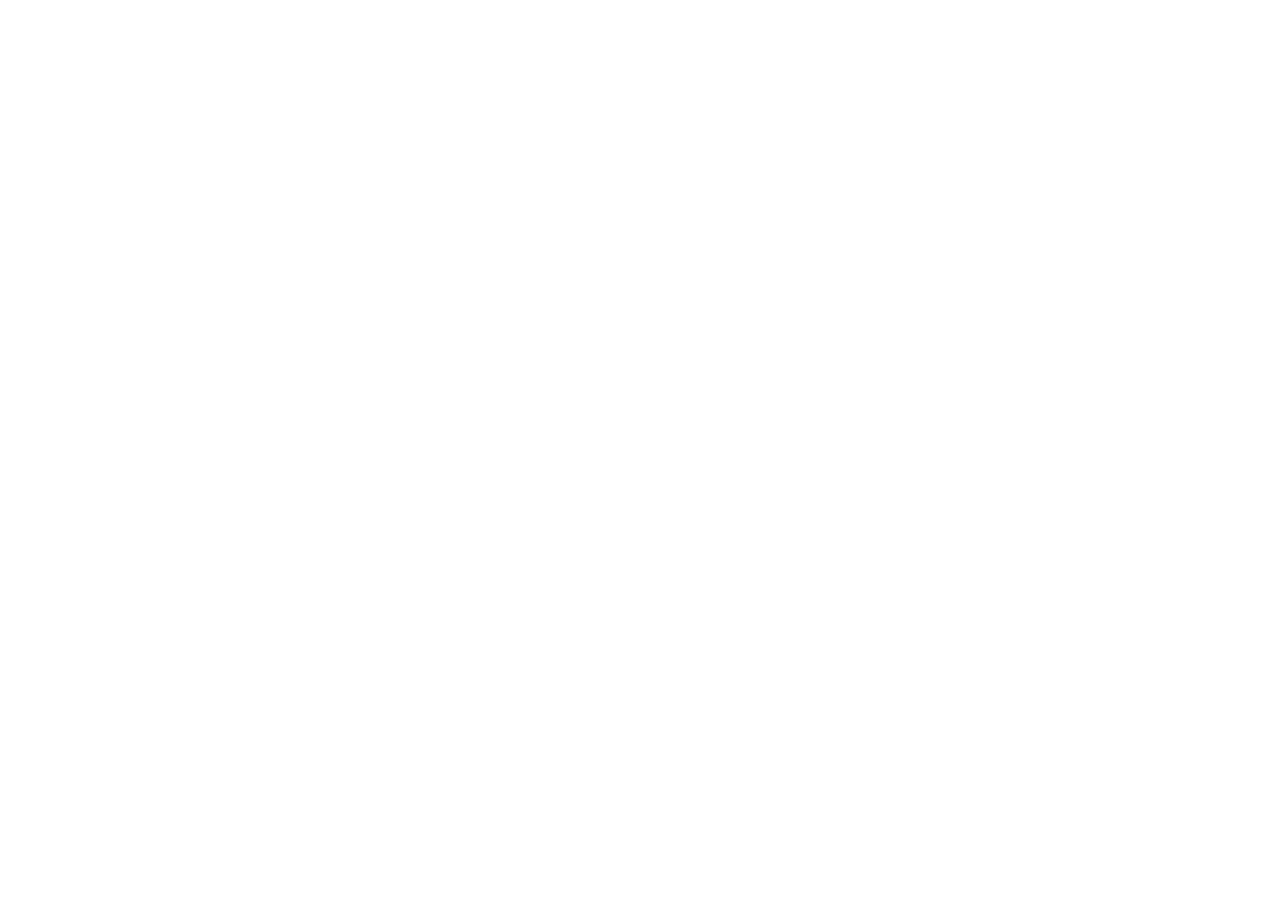
==== public/index.html @ ba713f9f "Add files via upload" ====
<!DOCTYPE html>
<html lang="en">
  <head>
    <meta charset="utf-8" />
    <link rel="icon" href="%PUBLIC_URL%/favicon.ico" />
    <meta name="viewport" content="width=device-width, initial-scale=1" />
    <meta name="theme-color" content="#000000" />
    <meta
      name="description"
      content="Web site created using create-react-app"
    />
    <link rel="apple-touch-icon" href="%PUBLIC_URL%/logo192.png" />
    <!--
      manifest.json provides metadata used when your web app is installed on a
      user's mobile device or desktop. See https://developers.google.com/web/fundamentals/web-app-manifest/
    -->
    <link rel="manifest" href="%PUBLIC_URL%/manifest.json" />
    <!--
      Notice the use of %PUBLIC_URL% in the tags above.
      It will be replaced with the URL of the `public` folder during the build.
      Only files inside the `public` folder can be referenced from the HTML.

      Unlike "/favicon.ico" or "favicon.ico", "%PUBLIC_URL%/favicon.ico" will
      work correctly both with client-side routing and a non-root public URL.
      Learn how to configure a non-root public URL by running `npm run build`.
    -->
    <title>React App</title>
  </head>
  <body>
    <noscript>You need to enable JavaScript to run this app.</noscript>
    <div id="root"></div>
    <!--
      This HTML file is a template.
      If you open it directly in the browser, you will see an empty page.

      You can add webfonts, meta tags, or analytics to this file.
      The build step will place the bundled scripts into the <body> tag.

      To begin the development, run `npm start` or `yarn start`.
      To create a production bundle, use `npm run build` or `yarn build`.
    -->
  </body>
</html>
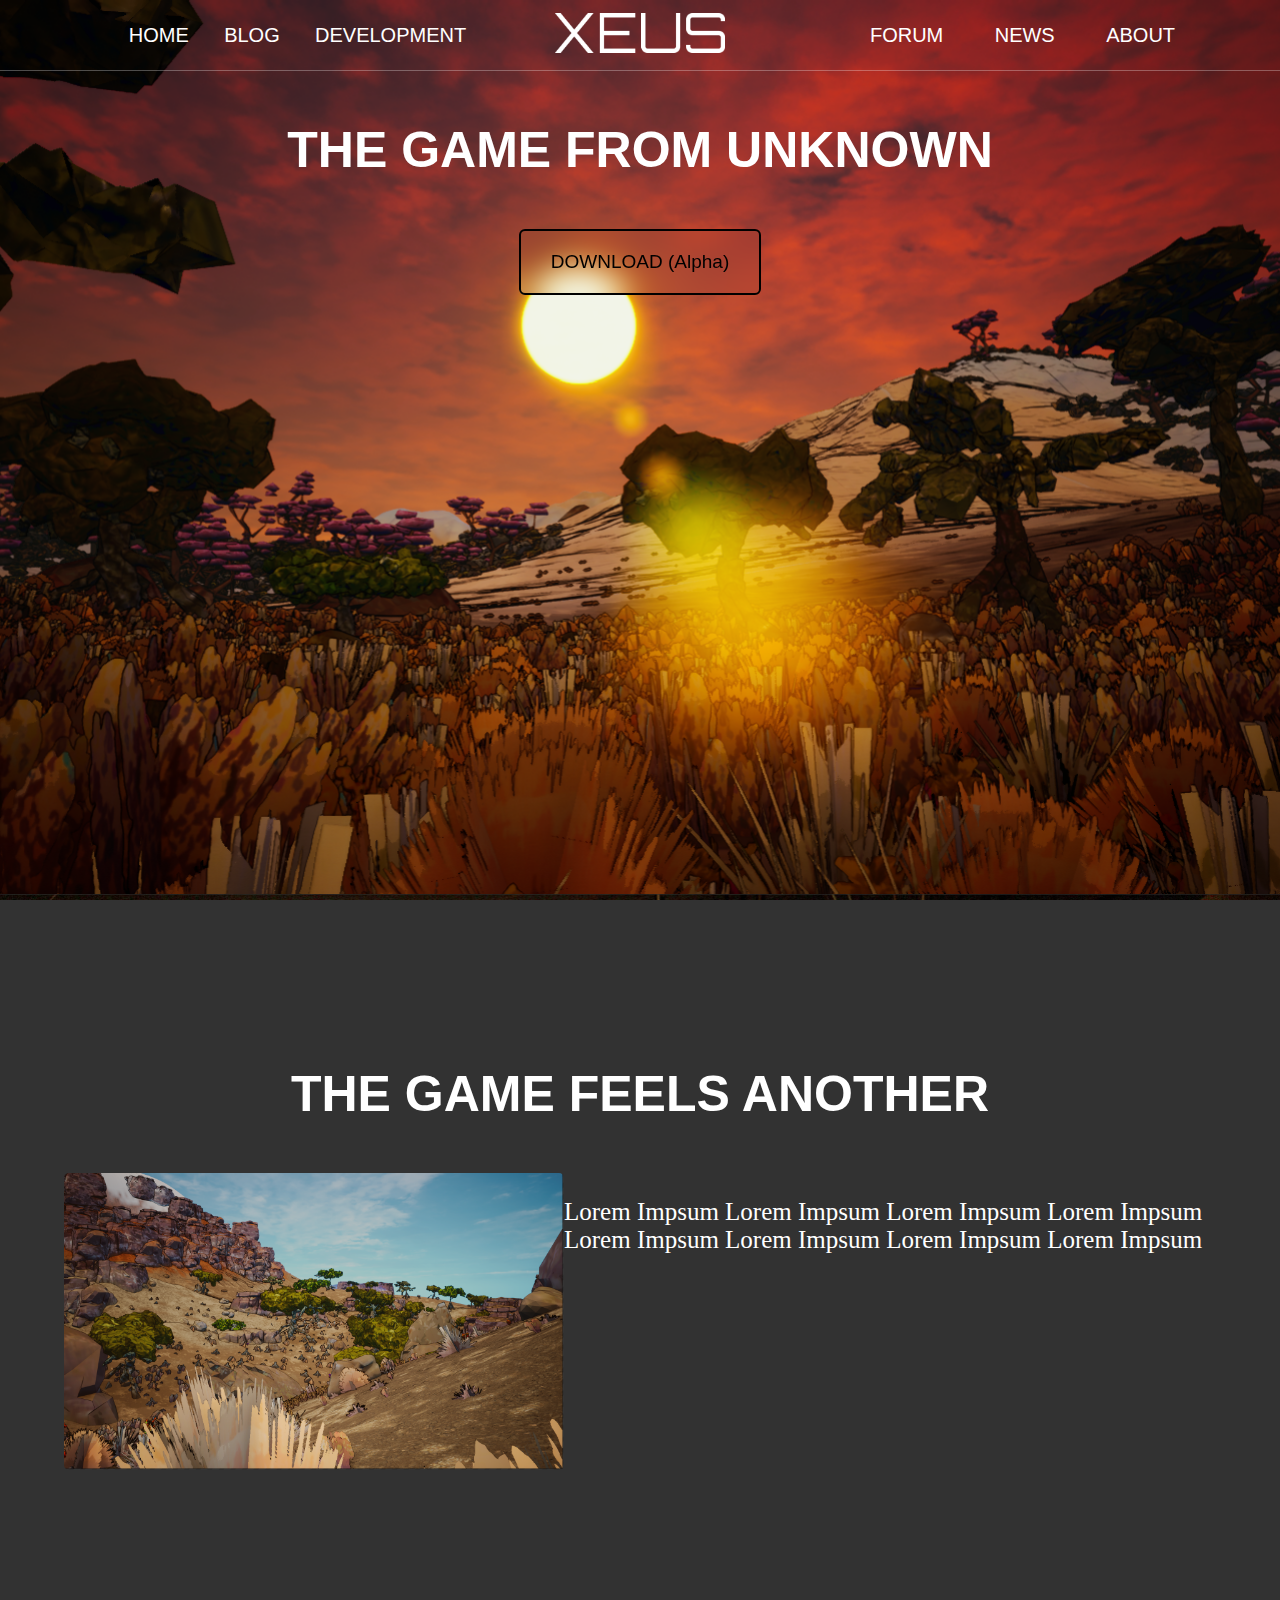
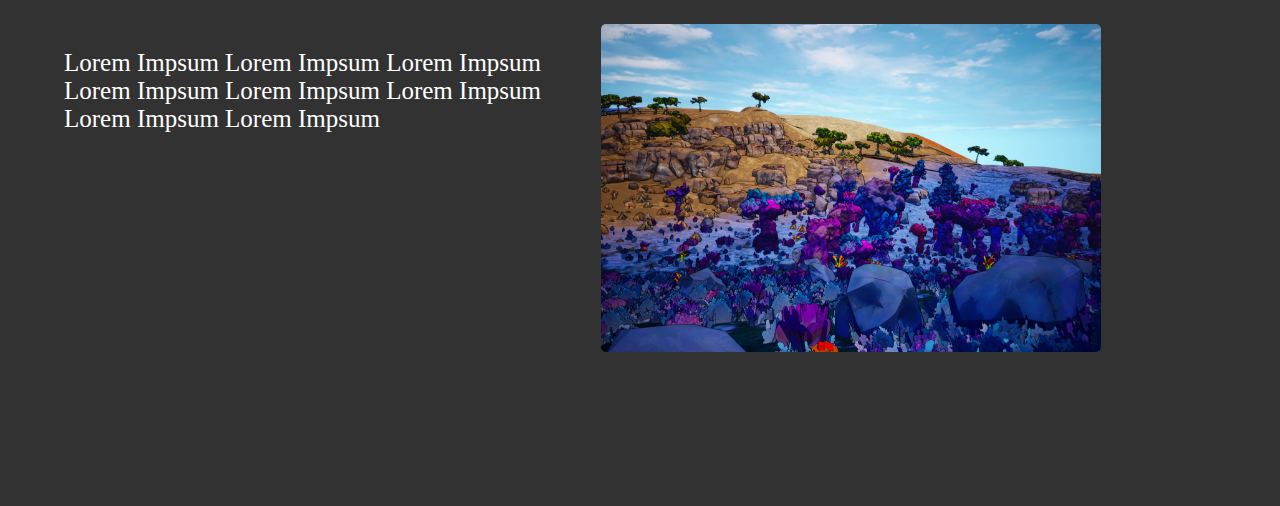
==== commit eb64d4ee: "index.html" ====
--- a/public/index.html
+++ b/public/index.html
@@ -1,43 +1,79 @@
 <!DOCTYPE html>
 <html lang="en">
-  <head>
-    <meta charset="utf-8" />
-    <link rel="icon" href="%PUBLIC_URL%/favicon.ico" />
-    <meta name="viewport" content="width=device-width, initial-scale=1" />
-    <meta name="theme-color" content="#000000" />
-    <meta
-      name="description"
-      content="Web site created using create-react-app"
-    />
-    <link rel="apple-touch-icon" href="%PUBLIC_URL%/logo192.png" />
-    <!--
-      manifest.json provides metadata used when your web app is installed on a
-      user's mobile device or desktop. See https://developers.google.com/web/fundamentals/web-app-manifest/
-    -->
-    <link rel="manifest" href="%PUBLIC_URL%/manifest.json" />
-    <!--
-      Notice the use of %PUBLIC_URL% in the tags above.
-      It will be replaced with the URL of the `public` folder during the build.
-      Only files inside the `public` folder can be referenced from the HTML.
+<head>
+    <meta charset="UTF-8">
+    <meta name="viewport" content="width=device-width, initial-scale=1.0">
+    <title>XEUS</title>
+    <link rel="stylesheet" href="/public/css/global.css">
+    <link rel="stylesheet" href="/public/css/style.css">
+    <link rel="stylesheet" href="/public/css/adaptive.css">
+</head>
+<body>
+    <header class="header_mainpage">
+        <div class="main_header_content_container">
+            <div class="menu_left_container">
+                <ul class="menu_left">
+                    <li class="munu_list"><a href="index.html">HOME</a></li>
+                    <li class="munu_list"><a href="">BLOG</a></li>
+                    <li class="munu_list"><a href="development.html">DEVELOPMENT</a></li>
+                </ul>
+            </div>
+            <div class="logo_container">
+                <a href="index.html">
+                    <img class="logo_xeus_header" src="/public/logo/XEUS.png" alt="">
+                </a>
+            </div>
+            <div class="menu_right_container">
+                <ul class="menu_right">
+                    <li class="munu_list"><a href="">FORUM</a></li>
+                    <li class="munu_list"><a href="">NEWS</a></li>
+                    <li class="munu_list"><a href="">ABOUT</a></li>
+                </ul>
+            </div>
+        </div>
+    </header>
+    <main>
+        <div class="main_background_image_container">
+            <img class="main_background_image" src="/public/img/game_main_bckrnd.png" alt="">
+        </div>
+        <div class="abt_game_quote_container">
+            <p class="abt_game_quote">THE GAME FROM UNKNOWN</p>
+        </div>
+        <div class="download_main_container">
+            <button class="download_button">DOWNLOAD (Alpha)</button>
+        </div>
+        <div class="main_contents_container">
+            <div class="abt_game_quote_container">
+                <p class="abt_game_quote">THE GAME FEELS ANOTHER</p>
+            </div>
+            <div class="about_game_container">
+                <div class="g1">
+                    <div class="container_of_images_1">
+                        <div class="image_1_main_content_container">
+                            <img class="image_1_main_content" src="/public/img/image_game2.png" alt="">
+                        </div>
+                        <div class="text_1_main_content_container">
+                            <p class="text_1_main_content">Lorem Impsum Lorem Impsum Lorem Impsum
+                                Lorem Impsum Lorem Impsum Lorem Impsum Lorem Impsum Lorem Impsum
+                            </p>
+                        </div>
+                    </div>
+                    <div class="container_of_images_2">
+                        <div class="text_2_main_content_container">
+                            <p class="text_2_main_content">Lorem Impsum Lorem Impsum Lorem Impsum
+                                Lorem Impsum Lorem Impsum Lorem Impsum Lorem Impsum Lorem Impsum
+                            </p>
+                        </div>
+                        <div class="image_2_main_content_container">
+                            <img class="image_2_main_content" src="/public/img/image_game3.png" alt="">
+                        </div>
+                    </div>
+                </div>
+            </div>
+        </div>
+    </main>
+    <footer>
 
-      Unlike "/favicon.ico" or "favicon.ico", "%PUBLIC_URL%/favicon.ico" will
-      work correctly both with client-side routing and a non-root public URL.
-      Learn how to configure a non-root public URL by running `npm run build`.
-    -->
-    <title>React App</title>
-  </head>
-  <body>
-    <noscript>You need to enable JavaScript to run this app.</noscript>
-    <div id="root"></div>
-    <!--
-      This HTML file is a template.
-      If you open it directly in the browser, you will see an empty page.
-
-      You can add webfonts, meta tags, or analytics to this file.
-      The build step will place the bundled scripts into the <body> tag.
-
-      To begin the development, run `npm start` or `yarn start`.
-      To create a production bundle, use `npm run build` or `yarn build`.
-    -->
-  </body>
+    </footer>
+</body>
 </html>
--- a/public/css/global.css
+++ b/public/css/global.css
@@ -0,0 +1,40 @@
+body{
+    background-color: rgb(50, 50, 50);
+    margin: 0;
+    padding: 0;
+}
+body::-webkit-scrollbar{
+    width: 0;
+}
+body::-webkit-scrollbar-track {
+    -webkit-box-shadow: 5px 5px 5px -5px rgba(34, 60, 80, 0.2) inset;
+    background-color: #f9f9fd00;
+    border-radius: 10px;
+    
+}
+body::-webkit-scrollbar-thumb {
+    border-radius: 10px;
+    background: #80808062;
+}
+
+
+header{
+    width: 100%;
+    height: 70px;
+    border-bottom: 1px solid rgba(255, 255, 255, 0.290);
+    background-color: rgba(0, 0, 0, 0);
+}
+.header_mainpage:hover{
+
+}
+a{
+    text-decoration: none;
+    color: white;
+    transition: 1s;
+}
+a:hover{
+    color: rgb(27, 92, 205);
+}
+li{
+    font-family: 'Gill Sans', 'Gill Sans MT', Calibri, 'Trebuchet MS', sans-serif;
+}--- a/public/css/style.css
+++ b/public/css/style.css
@@ -0,0 +1,218 @@
+.main_header_content_container{
+    width: 100%;
+    height: 70px;
+    display: flex;
+    justify-content: space-evenly;
+    align-items: center;
+}
+.menu_left_container{
+    width: 35%;
+    display: flex;
+    justify-content: center;
+}
+.menu_left{
+    display: flex;
+    width: 100%;
+    justify-content: space-evenly;
+}
+.munu_list{
+    font-size: 20px;
+    color: white;
+    list-style: none;
+}
+.menu_right_container{
+    width: 35%;
+    display: flex;
+    justify-content: center;
+}
+.menu_right{
+    display: flex;
+    width: 100%;
+    justify-content: space-evenly;
+}
+.logo_container{
+    width: max-content;
+    transition: 1s;
+}
+.logo_container:hover{
+    transform: scale(1.02);
+}
+.logo_xeus_header{
+    width: 170px;
+    height: 40px;
+}
+.main_background_image_container{
+    width: 100%;
+    height: 100vh;
+    position: absolute;
+    overflow: hidden;
+    top: 0;
+    left: 0;
+    z-index: -10;
+}
+.main_background_image{
+    width: 100%;
+    height: 100vh;
+    top: 0;
+    left: 0;
+    object-fit: cover;
+}
+.abt_game_quote_container{
+    width: 100%;
+    display: flex;
+    justify-content: center;
+}
+.abt_game_quote{
+    font-family: 'Segoe UI', Tahoma, Geneva, Verdana, sans-serif;
+    text-align: center;
+    font-size: 50px;
+    font-weight: 600;
+    color: white;
+}
+.download_main_container{
+    width: 100%;
+    height: max-content;
+    display: flex;
+    justify-content: center;
+    align-items: center;
+}
+.download_button{
+    padding: 20px 30px 20px 30px;
+    background-color: rgba(240, 248, 255, 0);
+    backdrop-filter: blur(15px);
+    border: 2px solid rgb(0, 0, 0);
+    border-radius: 6px;
+    font-size: 19px;
+    cursor: pointer;
+    transition: 0.5s;
+    text-align: center;
+}
+.download_button:hover{
+    border: 2px solid rgb(42, 87, 164);
+}
+
+
+
+.main_contents_container{
+    margin-top: 80vh;
+}
+
+
+.about_game_container{
+    width: 100%;
+    height: max-content;
+    display: flex;
+    justify-content: center;
+}
+.g1{
+    width: 90%;
+}
+.container_of_images_1{
+    display: flex;
+    justify-content: space-evenly;
+    margin-bottom: 150px;
+    
+}
+.image_1_main_content_container{
+    
+}
+.image_1_main_content{
+    width: 500px;
+    border-radius: 5px;
+}
+.text_1_main_content_container{
+    width: 700px;
+}
+.text_1_main_content{
+    color: white;
+    font-size: 25px;
+}
+
+
+
+.container_of_images_2{
+    display: flex;
+    justify-content: space-evenly;
+    margin-bottom: 150px;
+    width: 90%;
+}
+.image_2_main_content_container{
+
+}
+.image_2_main_content{
+    width: 500px;
+    border-radius: 5px;
+}
+.text_2_main_content_container{
+    width: 700px;
+}
+.text_2_main_content{
+    color: white;
+    font-size: 25px;
+}
+
+
+
+
+
+
+/* DEVELOPMENT STYLES START */
+.abt_game_quote_development{
+    color: black;
+    font-family: 'Segoe UI', Tahoma, Geneva, Verdana, sans-serif;
+    text-align: center;
+    font-size: 50px;
+    font-weight: 600;
+}
+.game_engine_container{
+    width: 100%;
+    
+    display: flex;
+    justify-content: center;
+}
+.main_game_engine_container{
+    width: max-content;
+}
+.image_of_game_engine_container{
+    width: 100%;
+    display: flex;
+    justify-content: center;
+    align-items: center;
+}
+.image_of_game_engine_png{
+    width: 200px;
+}
+.title_of_game_engine_container{
+    width: 100%;
+    height: max-content;
+    display: flex;
+    justify-content: center;
+    align-items: center;
+}
+.title_of_game_engine{
+    font-family: 'Gill Sans', 'Gill Sans MT', Calibri, 'Trebuchet MS', sans-serif;
+    font-size: 30px;
+    color: white;
+    margin: 15px 0px 0px 0px;
+}
+.description_of_game_engine_container{
+    width: 100%;
+}
+.description_of_game_engine{
+    font-size: 25px;
+    margin-top: 50px;
+    margin-bottom: 7px;
+    text-align: center;
+    color: white;
+    font-family: 'Gill Sans', 'Gill Sans MT', Calibri, 'Trebuchet MS', sans-serif;
+}
+.ul_description_advantages{
+    align-items: self-end;
+    margin-top: 0;
+}
+.list_of_description_advantages{
+    font-size: 20px;
+    color: white;
+    margin-bottom: 5px;
+}
+/* DEVELOPMENT STYLES END */
